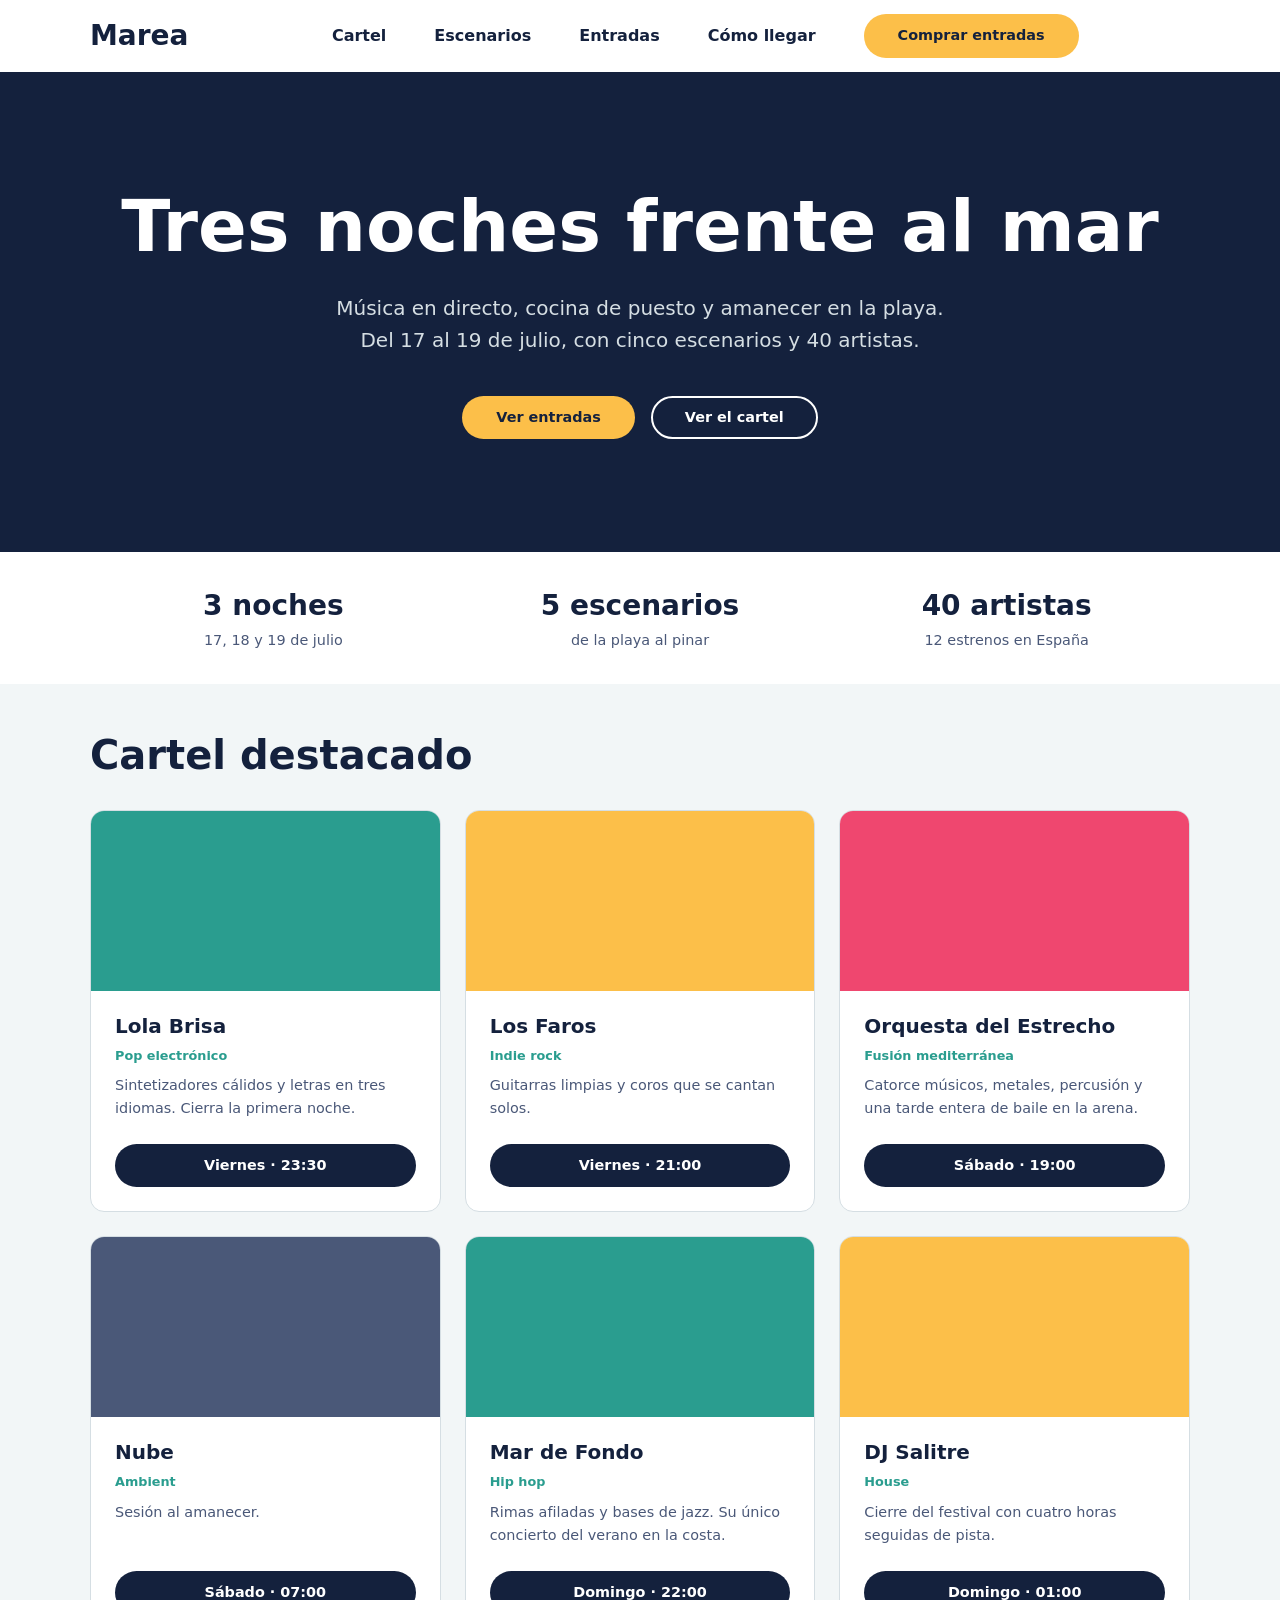
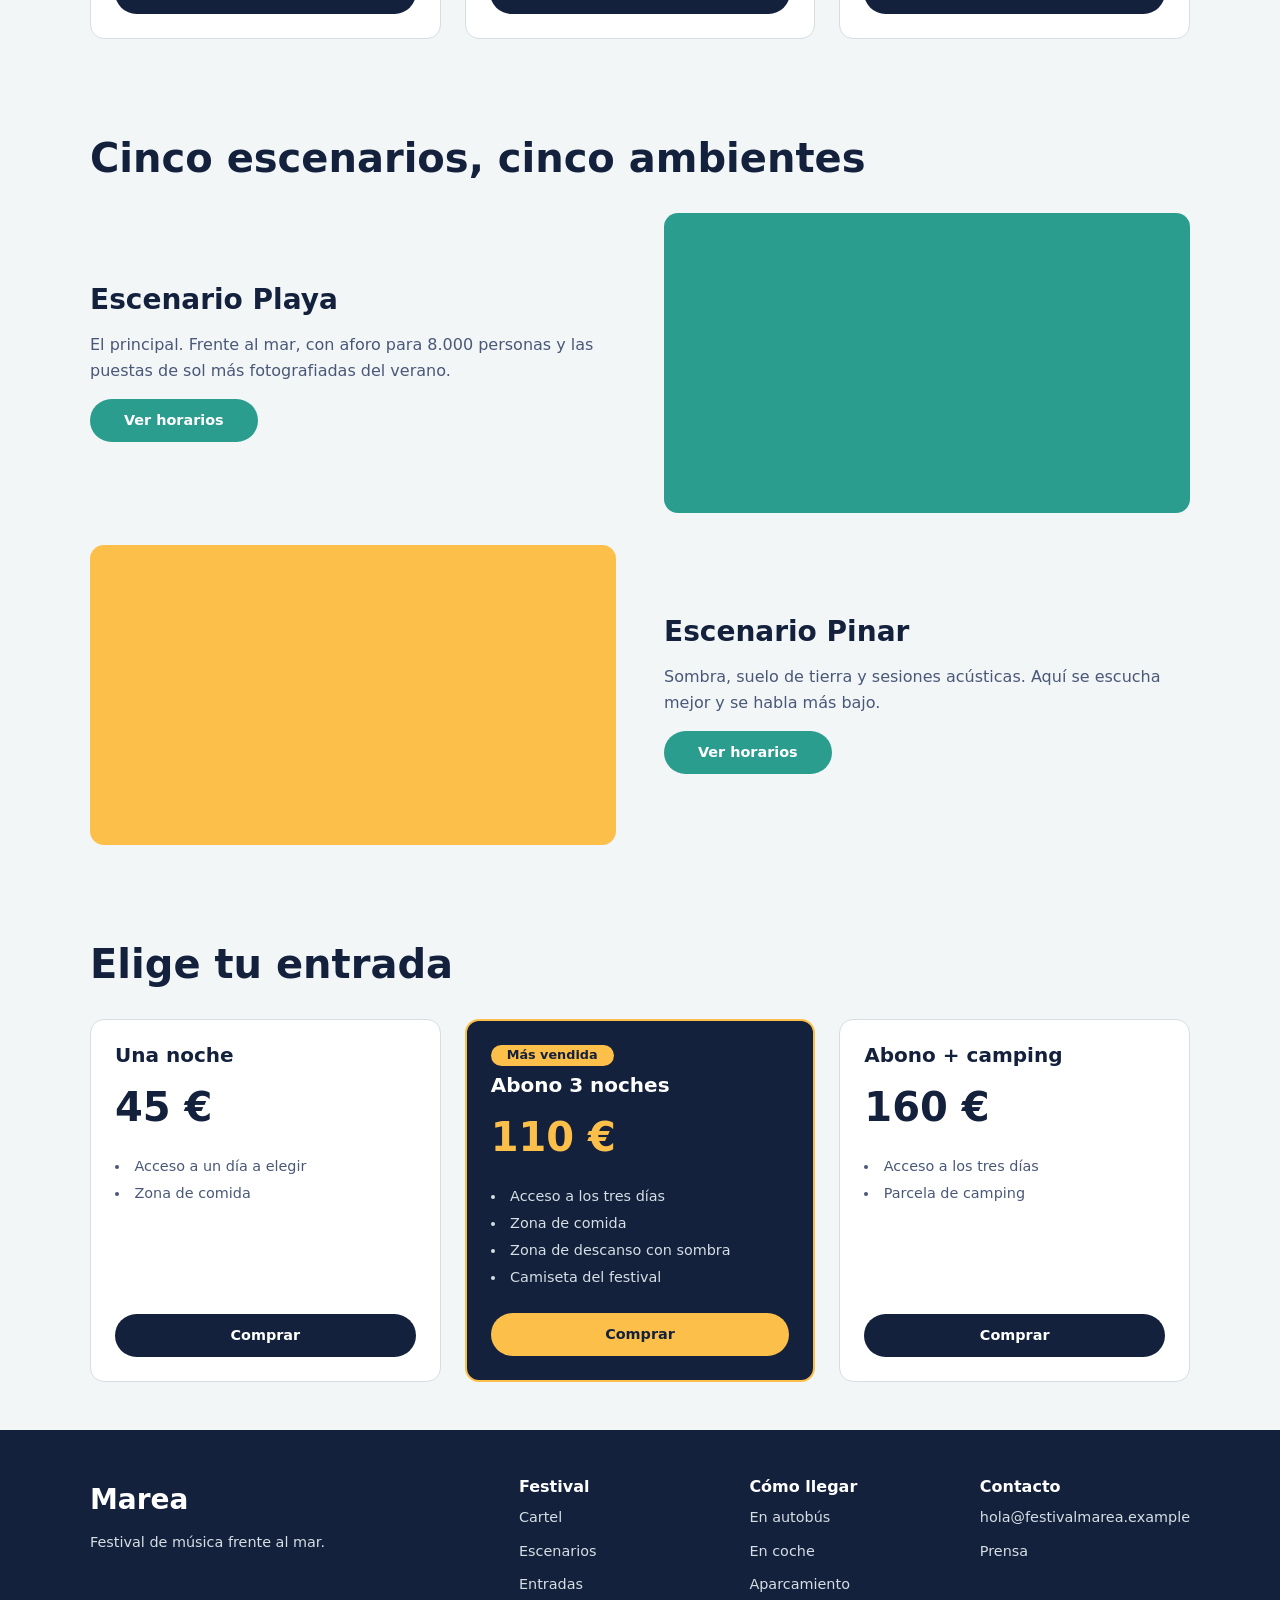
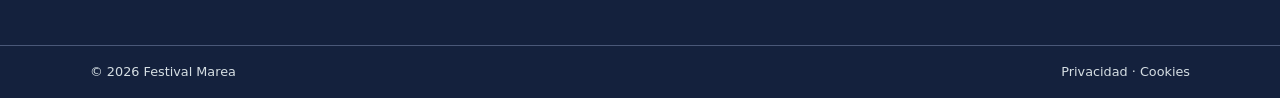
==== Practica 1 la web del Festival Marea con Flexbox y Grid/index.html @ 262cc6b6 "Add files via upload" ====
<!DOCTYPE html>
<html lang="es">
<head>
  <meta charset="UTF-8">
  <meta name="viewport" content="width=device-width, initial-scale=1">
  <title>Festival Marea · Layout con Flexbox y Grid</title>

  <!-- 1º las variables y el reset, 2º vuestros estilos -->
  <link rel="stylesheet" href="variables.css">
  <link rel="stylesheet" href="estilos.css">
</head>
<body>

  <!-- ============ 1. CABECERA ============ -->
  <header class="cabecera">
    <div class="contenedor cabecera__interior">
      <a href="#" class="logo">Marea</a>

      <nav class="menu" aria-label="Principal">
        <ul class="menu__lista">
          <li><a href="#cartel" class="menu__enlace">Cartel</a></li>
          <li><a href="#escenarios" class="menu__enlace">Escenarios</a></li>
          <li><a href="#entradas" class="menu__enlace">Entradas</a></li>
          <li><a href="#info" class="menu__enlace">Cómo llegar</a></li>
          <li><a href="#entradas" class="boton boton--sol">Comprar entradas</a></li>
        </ul>
      </nav>

      
    </div>
  </header>

  <main>

    <!-- ============ 2. HERO ============ -->
    <section class="hero">
      <div class="contenedor hero__interior">
        <h1 class="hero__titulo">Tres noches frente al mar</h1>
        <p class="hero__texto">
          Música en directo, cocina de puesto y amanecer en la playa.
          Del 17 al 19 de julio, con cinco escenarios y 40 artistas.
        </p>
        <div class="hero__acciones">
          <a href="#entradas" class="boton boton--sol">Ver entradas</a>
          <a href="#cartel" class="boton boton--borde">Ver el cartel</a>
        </div>
      </div>
    </section>

    <!-- ============ 3. DATOS CLAVE ============ -->
    <section class="datos">
      <div class="contenedor">
        <ul class="datos__lista">
          <li class="dato">
            <strong class="dato__valor">3 noches</strong>
            <span class="dato__etiqueta">17, 18 y 19 de julio</span>
          </li>
          <li class="dato">
            <strong class="dato__valor">5 escenarios</strong>
            <span class="dato__etiqueta">de la playa al pinar</span>
          </li>
          <li class="dato">
            <strong class="dato__valor">40 artistas</strong>
            <span class="dato__etiqueta">12 estrenos en España</span>
          </li>
        </ul>
      </div>
    </section>

    <!-- ============ 4. CARTEL (tarjetas) ============ -->
    <section class="cartel" id="cartel">
      <div class="contenedor">
        <h2 class="seccion__titulo">Cartel destacado</h2>

        <div class="cartel__rejilla">

          <article class="tarjeta">
            <div class="tarjeta__imagen" aria-hidden="true"></div>
            <div class="tarjeta__cuerpo">
              <h3 class="tarjeta__titulo">Lola Brisa</h3>
              <p class="tarjeta__estilo">Pop electrónico</p>
              <p class="tarjeta__texto">
                Sintetizadores cálidos y letras en tres idiomas. Cierra la primera noche.
              </p>
              <a href="#" class="boton boton--oscuro tarjeta__boton">Viernes · 23:30</a>
            </div>
          </article>

          <article class="tarjeta">
            <div class="tarjeta__imagen" aria-hidden="true"></div>
            <div class="tarjeta__cuerpo">
              <h3 class="tarjeta__titulo">Los Faros</h3>
              <p class="tarjeta__estilo">Indie rock</p>
              <p class="tarjeta__texto">
                Guitarras limpias y coros que se cantan solos.
              </p>
              <a href="#" class="boton boton--oscuro tarjeta__boton">Viernes · 21:00</a>
            </div>
          </article>

          <article class="tarjeta">
            <div class="tarjeta__imagen" aria-hidden="true"></div>
            <div class="tarjeta__cuerpo">
              <h3 class="tarjeta__titulo">Orquesta del Estrecho</h3>
              <p class="tarjeta__estilo">Fusión mediterránea</p>
              <p class="tarjeta__texto">
                Catorce músicos, metales, percusión y una tarde entera de baile en la arena.
              </p>
              <a href="#" class="boton boton--oscuro tarjeta__boton">Sábado · 19:00</a>
            </div>
          </article>

          <article class="tarjeta">
            <div class="tarjeta__imagen" aria-hidden="true"></div>
            <div class="tarjeta__cuerpo">
              <h3 class="tarjeta__titulo">Nube</h3>
              <p class="tarjeta__estilo">Ambient</p>
              <p class="tarjeta__texto">
                Sesión al amanecer.
              </p>
              <a href="#" class="boton boton--oscuro tarjeta__boton">Sábado · 07:00</a>
            </div>
          </article>

          <article class="tarjeta">
            <div class="tarjeta__imagen" aria-hidden="true"></div>
            <div class="tarjeta__cuerpo">
              <h3 class="tarjeta__titulo">Mar de Fondo</h3>
              <p class="tarjeta__estilo">Hip hop</p>
              <p class="tarjeta__texto">
                Rimas afiladas y bases de jazz. Su único concierto del verano en la costa.
              </p>
              <a href="#" class="boton boton--oscuro tarjeta__boton">Domingo · 22:00</a>
            </div>
          </article>

          <article class="tarjeta">
            <div class="tarjeta__imagen" aria-hidden="true"></div>
            <div class="tarjeta__cuerpo">
              <h3 class="tarjeta__titulo">DJ Salitre</h3>
              <p class="tarjeta__estilo">House</p>
              <p class="tarjeta__texto">
                Cierre del festival con cuatro horas seguidas de pista.
              </p>
              <a href="#" class="boton boton--oscuro tarjeta__boton">Domingo · 01:00</a>
            </div>
          </article>

        </div>
      </div>
    </section>

    <!-- ============ 5. ESCENARIOS (bloques alternos) ============ -->
    <section class="escenarios" id="escenarios">
      <div class="contenedor">
        <h2 class="seccion__titulo">Cinco escenarios, cinco ambientes</h2>

        <div class="bloque">
          <div class="bloque__texto">
            <h3 class="bloque__titulo">Escenario Playa</h3>
            <p>
              El principal. Frente al mar, con aforo para 8.000 personas y
              las puestas de sol más fotografiadas del verano.
            </p>
            <a href="#" class="boton boton--ola">Ver horarios</a>
          </div>
          <div class="bloque__visual bloque__visual--playa" aria-hidden="true"></div>
        </div>

        <div class="bloque bloque--inverso">
          <div class="bloque__texto">
            <h3 class="bloque__titulo">Escenario Pinar</h3>
            <p>
              Sombra, suelo de tierra y sesiones acústicas. Aquí se escucha
              mejor y se habla más bajo.
            </p>
            <a href="#" class="boton boton--ola">Ver horarios</a>
          </div>
          <div class="bloque__visual bloque__visual--pinar" aria-hidden="true"></div>
        </div>
      </div>
    </section>

    <!-- ============ 6. ENTRADAS (planes) ============ -->
    <section class="entradas" id="entradas">
      <div class="contenedor">
        <h2 class="seccion__titulo">Elige tu entrada</h2>

        <div class="planes">

          <article class="plan">
            <h3 class="plan__nombre">Una noche</h3>
            <p class="plan__precio">45 €</p>
            <ul class="plan__lista">
              <li>Acceso a un día a elegir</li>
              <li>Zona de comida</li>
            </ul>
            <a href="#" class="boton boton--oscuro plan__boton">Comprar</a>
          </article>

          <article class="plan plan--destacado">
            <p class="plan__etiqueta">Más vendida</p>
            <h3 class="plan__nombre">Abono 3 noches</h3>
            <p class="plan__precio">110 €</p>
            <ul class="plan__lista">
              <li>Acceso a los tres días</li>
              <li>Zona de comida</li>
              <li>Zona de descanso con sombra</li>
              <li>Camiseta del festival</li>
            </ul>
            <a href="#" class="boton boton--sol plan__boton">Comprar</a>
          </article>

          <article class="plan">
            <h3 class="plan__nombre">Abono + camping</h3>
            <p class="plan__precio">160 €</p>
            <ul class="plan__lista">
              <li>Acceso a los tres días</li>
              <li>Parcela de camping</li>
            </ul>
            <a href="#" class="boton boton--oscuro plan__boton">Comprar</a>
          </article>

        </div>
      </div>
    </section>

  </main>

  <!-- ============ 7. PIE DE PÁGINA ============ -->
  <footer class="pie" id="info">
    <div class="contenedor pie__interior">

      <div class="pie__columna pie__columna--marca">
        <a href="#" class="logo">Marea</a>
        <p>Festival de música frente al mar.</p>
      </div>

      <div class="pie__columna">
        <h3 class="pie__titulo">Festival</h3>
        <ul class="pie__lista">
          <li><a href="#cartel">Cartel</a></li>
          <li><a href="#escenarios">Escenarios</a></li>
          <li><a href="#entradas">Entradas</a></li>
        </ul>
      </div>

      <div class="pie__columna">
        <h3 class="pie__titulo">Cómo llegar</h3>
        <ul class="pie__lista">
          <li><a href="#">En autobús</a></li>
          <li><a href="#">En coche</a></li>
          <li><a href="#">Aparcamiento</a></li>
        </ul>
      </div>

      <div class="pie__columna">
        <h3 class="pie__titulo">Contacto</h3>
        <ul class="pie__lista">
          <li><a href="#">hola@festivalmarea.example</a></li>
          <li><a href="#">Prensa</a></li>
        </ul>
      </div>

    </div>

    <div class="pie__legal">
      <div class="contenedor pie__legal-interior">
        <p>© 2026 Festival Marea</p>
        <p><a href="#">Privacidad</a> · <a href="#">Cookies</a></p>
      </div>
    </div>
  </footer>

</body>
</html>
---- Practica 1 la web del Festival Marea con Flexbox y Grid/variables.css ----
/* =========================================================
   variables.css  ·  Festival Marea
   Tokens de diseño + reset mínimo.
   NO es necesario modificar este archivo: úsalo con var(--nombre)
   ========================================================= */

:root {
  /* ---------- Color ---------- */
  --color-fondo: #f2f6f7; /* fondo de página */
  --color-superficie: #ffffff; /* tarjetas, cajas */
  --color-tinta: #14213d; /* texto principal y fondos oscuros */
  --color-tinta-suave: #4a5878; /* texto secundario */
  --color-sol: #fcbf49; /* acento principal (botones, destacados) */
  --color-ola: #2a9d8f; /* acento secundario */
  --color-coral: #ef476f; /* acento de alerta / oferta */
  --color-borde: #d5dee3;
  --estado-destacado-hover:#CF2E57;
  --alto-hero: 30rem;
  --alto-imagen-tarjeta: 11.25rem;
  --alto-bloque: 18.75rem;
  --ancho-texto: 40rem;
  --sol-hover: color-mix(in srgb, var(--color-sol) 80%, var(--color-tinta));
  --ola-hover: color-mix(in srgb, var(--color-ola) 75%, var(--color-tinta));
  --oscuro-hover: var(--color-tinta-suave);


  /* ---------- Tipografía ---------- */
  --fuente-titulo: "Trebuchet MS", "Segoe UI", system-ui, sans-serif;
  --fuente-texto: system-ui, -apple-system, "Segoe UI", Roboto, sans-serif;

  --texto-xs: 0.8rem;
  --texto-s: 0.9rem;
  --texto-m: 1rem;
  --texto-l: 1.25rem;
  --texto-xl: 1.75rem;
  --texto-2xl: 2.5rem;
  --texto-3xl: clamp(2.5rem, 7vw, 4.5rem); /* título del hero */

  --peso-normal: 400;
  --peso-fuerte: 700;
  --peso-negro: 800;

  /* ---------- Espaciado (escala de 8px) ---------- */
  --espacio-1: 0.25rem;
  --espacio-2: 0.5rem;
  --espacio-3: 1rem;
  --espacio-4: 1.5rem;
  --espacio-5: 2rem;
  --espacio-6: 3rem;
  --espacio-7: 4.5rem;
  --espacio-8: 6rem;

  /* ---------- Forma ---------- */
  --radio-s: 6px;
  --radio-m: 14px;
  --radio-pildora: 999px;

  --sombra-suave: 0 2px 8px rgba(20, 33, 61, 0.08);
  --sombra-fuerte: 0 12px 32px rgba(20, 33, 61, 0.18);

  /* ---------- Layout ---------- */
  --ancho-contenedor: 1100px;
  --alto-cabecera: 72px;

  /* ---------- Movimiento ---------- */
  --transicion: 180ms ease;
}

/* Nota: las variables CSS NO funcionan dentro de @media (...).
   Puntos de ruptura de la práctica:
     móvil   → hasta 639px
     tablet  → desde 640px
     escritorio → desde 960px                                   */

/* ---------- Reset mínimo ---------- */
*,
*::before,
*::after {
  box-sizing: border-box;
  margin: 0;
  padding: 0;
}

html {
  font-size: 100%;
}

body {
  font-family: var(--fuente-texto);
  font-size: var(--texto-m);
  line-height: 1.6;
  color: var(--color-tinta);
  background: var(--color-fondo);
}

img {
  max-width: 100%;
  display: block;
}

ul {
  list-style: none;
}

a {
  color: inherit;
  text-decoration: none;
}

h1,
h2,
h3 {
  font-family: var(--fuente-titulo);
  line-height: 1.15;
}

button {
  font: inherit;
  cursor: pointer;
  border: 0;
}

:focus-visible {
  outline: 3px solid var(--color-ola);
  outline-offset: 2px;
}
---- Practica 1 la web del Festival Marea con Flexbox y Grid/estilos.css ----
body {
  display: flex;
  flex-direction: column;
  min-height: 100vh;
}
 
main {
  flex: 1;
}
 
.contenedor {
  max-width: var(--ancho-contenedor);
  margin: 0 auto;
}

/* MENU */
.menu {
  flex: 1;
}
 
.menu__lista {
  display: flex;
  align-items: center;
  justify-content: center;
  gap: var(--espacio-6);
}
 
.menu__enlace {
  font-weight: var(--peso-fuerte);
  transition: color var(--transicion);
}
.menu__enlace:hover {
  color: var(--estado-destacado-hover);
}

.logo{
    font-size: var(--texto-xl);
    font-weight: var(--peso-fuerte);
}

/* CABECERA */

.cabecera{
background-color: var(--color-superficie);

}
.cabecera__interior {
  display: flex;
  align-items: center;
  justify-content: space-between;
  gap: var(--espacio-5);
  height: var(--alto-cabecera);
}
 
.logo {
  font-family: var(--fuente-titulo);
  font-size: var(--texto-xl);
  font-weight: var(--peso-negro);
}

 
/* BOTONES */
.boton {
  display: inline-flex;
  align-items: center;
  justify-content: center;
  padding: var(--espacio-2) var(--espacio-5);
  border: 2px solid transparent;
  border-radius: var(--radio-pildora);
  font-size: var(--texto-s);
  font-weight: var(--peso-fuerte);
}
 
.boton--sol {
  background: var(--color-sol);
  color: var(--color-tinta);
}
.boton--sol:hover {
  background: var(--sol-hover);
}
 
.boton--oscuro {
  background: var(--color-tinta);
  color: var(--color-superficie);
}
.boton--oscuro:hover {
  background: var(--oscuro-hover);
}
 
.boton--ola {
  background: var(--color-ola);
  color: var(--color-superficie);
}
.boton--ola:hover {
  background: var(--ola-hover);
}
 
.boton--borde {
  border-color: var(--color-superficie);
  color: var(--color-superficie);
}
.boton--borde:hover {
  background: var(--color-superficie);
  color: var(--color-tinta);
}

.seccion__titulo {
  font-size: var(--texto-2xl);
  font-weight: var(--peso-negro);
  margin-bottom: var(--espacio-5);
}
/* HERO */
.hero {
  background: var(--color-tinta);
  color: var(--color-superficie);
}
 
.hero__interior {
  display: flex;
  flex-direction: column;
  align-items: center;
  justify-content: center;
  gap: var(--espacio-4);
  min-height: var(--alto-hero);
  text-align: center;
}
 
.hero__titulo {
  font-size: var(--texto-3xl);
  font-weight: var(--peso-negro);
}
 
.hero__texto {
  max-width: var(--ancho-texto);
  font-size: var(--texto-l);
  color: var(--color-borde);
}
 
.hero__acciones {
  display: flex;
  gap: var(--espacio-3);
  margin-top: var(--espacio-3);
}

 /* DATOS */
 .datos {
  background: var(--color-superficie);
  padding: var(--espacio-5) 0;
}
 
.datos__lista {
  display: grid;
  grid-template-columns: repeat(3, 1fr);
}
 
.dato {
  display: flex;
  flex-direction: column;
  align-items: center;
  text-align: center;
}
 
.dato__valor {
  font-family: var(--fuente-titulo);
  font-size: var(--texto-xl);
  font-weight: var(--peso-negro);
}
 
.dato__etiqueta {
  font-size: var(--texto-s);
  color: var(--color-tinta-suave);
}


/* CARTEL */
.cartel,
.escenarios,
.entradas {
  padding: var(--espacio-6) 0;
}

.cartel,
.escenarios,
.entradas {
  padding: var(--espacio-6) 0;
}
 
.cartel__rejilla {
  display: grid;
  grid-template-columns: repeat(3, 1fr);
  gap: var(--espacio-4);
}
 
.tarjeta {
  display: flex;
  flex-direction: column;
  overflow: hidden;
  background: var(--color-superficie);
  border: 1px solid var(--color-borde);
  border-radius: var(--radio-m);
  transition: box-shadow var(--transicion), border-color var(--transicion);
}
.tarjeta:hover,
.tarjeta:focus-within {
  border-color: var(--color-ola);
  box-shadow: var(--sombra-fuerte);
}
 
.tarjeta__imagen {
  height: var(--alto-imagen-tarjeta);
  background: var(--color-ola);
}

.tarjeta:nth-child(4n + 2) .tarjeta__imagen { background: var(--color-sol); }
.tarjeta:nth-child(4n + 3) .tarjeta__imagen { background: var(--color-coral); }
.tarjeta:nth-child(4n)     .tarjeta__imagen { background: var(--color-tinta-suave); }
 
.tarjeta__cuerpo {
  flex: 1;
  display: flex;
  flex-direction: column;
  gap: var(--espacio-2);
  padding: var(--espacio-4);
}
 
.tarjeta__titulo {
  font-size: var(--texto-l);
}
 
.tarjeta__estilo {
  font-size: var(--texto-xs);
  font-weight: var(--peso-fuerte);
  color: var(--color-ola);
}
 
.tarjeta__texto {
  margin-bottom: var(--espacio-3);
  font-size: var(--texto-s);
  color: var(--color-tinta-suave);
}
 
.tarjeta__boton {
  margin-top: auto;
}
 
/* ESCENARIOS */
.bloque {
  display: grid;
  grid-template-columns: 1fr 1fr;
  gap: var(--espacio-6);
}
.bloque + .bloque {
  margin-top: var(--espacio-5);
}
 
.bloque__texto {
  display: flex;
  flex-direction: column;
  align-items: flex-start;
  justify-content: center;
  gap: var(--espacio-3);
}
 
.bloque__titulo {
  font-size: var(--texto-xl);
}
 
.bloque__texto p {
  color: var(--color-tinta-suave);
}
 
.bloque__visual {
  min-height: var(--alto-bloque);
  border-radius: var(--radio-m);
}
.bloque__visual--playa { background: var(--color-ola); }
.bloque__visual--pinar { background: var(--color-sol); }
 
.bloque--inverso .bloque__visual {
  order: -1;
}
 
/* ENTRADAS */
.planes {
  display: grid;
  grid-template-columns: repeat(3, 1fr);
  gap: var(--espacio-4);
}
 
.plan {
  display: flex;
  flex-direction: column;
  padding: var(--espacio-4);
  background: var(--color-superficie);
  border: 1px solid var(--color-borde);
  border-radius: var(--radio-m);
  transition: box-shadow var(--transicion);
}
.plan:hover {
  box-shadow: var(--sombra-fuerte);
}
 
.plan__nombre {
  font-size: var(--texto-l);
}
 
.plan__precio {
  margin: var(--espacio-2) 0 var(--espacio-3);
  font-family: var(--fuente-titulo);
  font-size: var(--texto-2xl);
  font-weight: var(--peso-negro);
}
 
.plan__lista {
  flex: 1;
  display: flex;
  flex-direction: column;
  gap: var(--espacio-1);
  margin-bottom: var(--espacio-4);
  font-size: var(--texto-s);
  color: var(--color-tinta-suave);
}
.plan__lista li {
  list-style: disc inside;
}
 
.plan--destacado {
  background: var(--color-tinta);
  border: 2px solid var(--color-sol);
  color: var(--color-superficie);
}
.plan--destacado .plan__precio {
  color: var(--color-sol);
}
.plan--destacado .plan__lista {
  color: var(--color-borde);
}
 
.plan__etiqueta {
  align-self: flex-start;
  margin-bottom: var(--espacio-2);
  padding: 0 var(--espacio-3);
  background: var(--color-sol);
  border-radius: var(--radio-pildora);
  font-size: var(--texto-xs);
  font-weight: var(--peso-fuerte);
  color: var(--color-tinta);
}
 
/* PIE */
.pie {
  background: var(--color-tinta);
  color: var(--color-superficie);
}
 
.pie__interior {
  display: grid;
  grid-template-columns: 2fr 1fr 1fr 1fr;
  gap: var(--espacio-5);
  padding: var(--espacio-6) 0;
}
 
.pie__columna {
  display: flex;
  flex-direction: column;
  gap: var(--espacio-2);
}
 
.pie__columna p,
.pie__lista a {
  font-size: var(--texto-s);
  color: var(--color-borde);
}
 
.pie__titulo {
  font-size: var(--texto-m);
}
 
.pie__lista {
  display: flex;
  flex-direction: column;
  gap: var(--espacio-2);
}
.pie__lista a:hover,
.pie__legal a:hover {
  color: var(--color-sol);
}
 
.pie__legal {
  border-top: 1px solid var(--color-tinta-suave);
}
 
.pie__legal-interior {
  display: flex;
  justify-content: space-between;
  align-items: center;
  padding: var(--espacio-3) 0;
  font-size: var(--texto-xs);
  color: var(--color-borde);
}
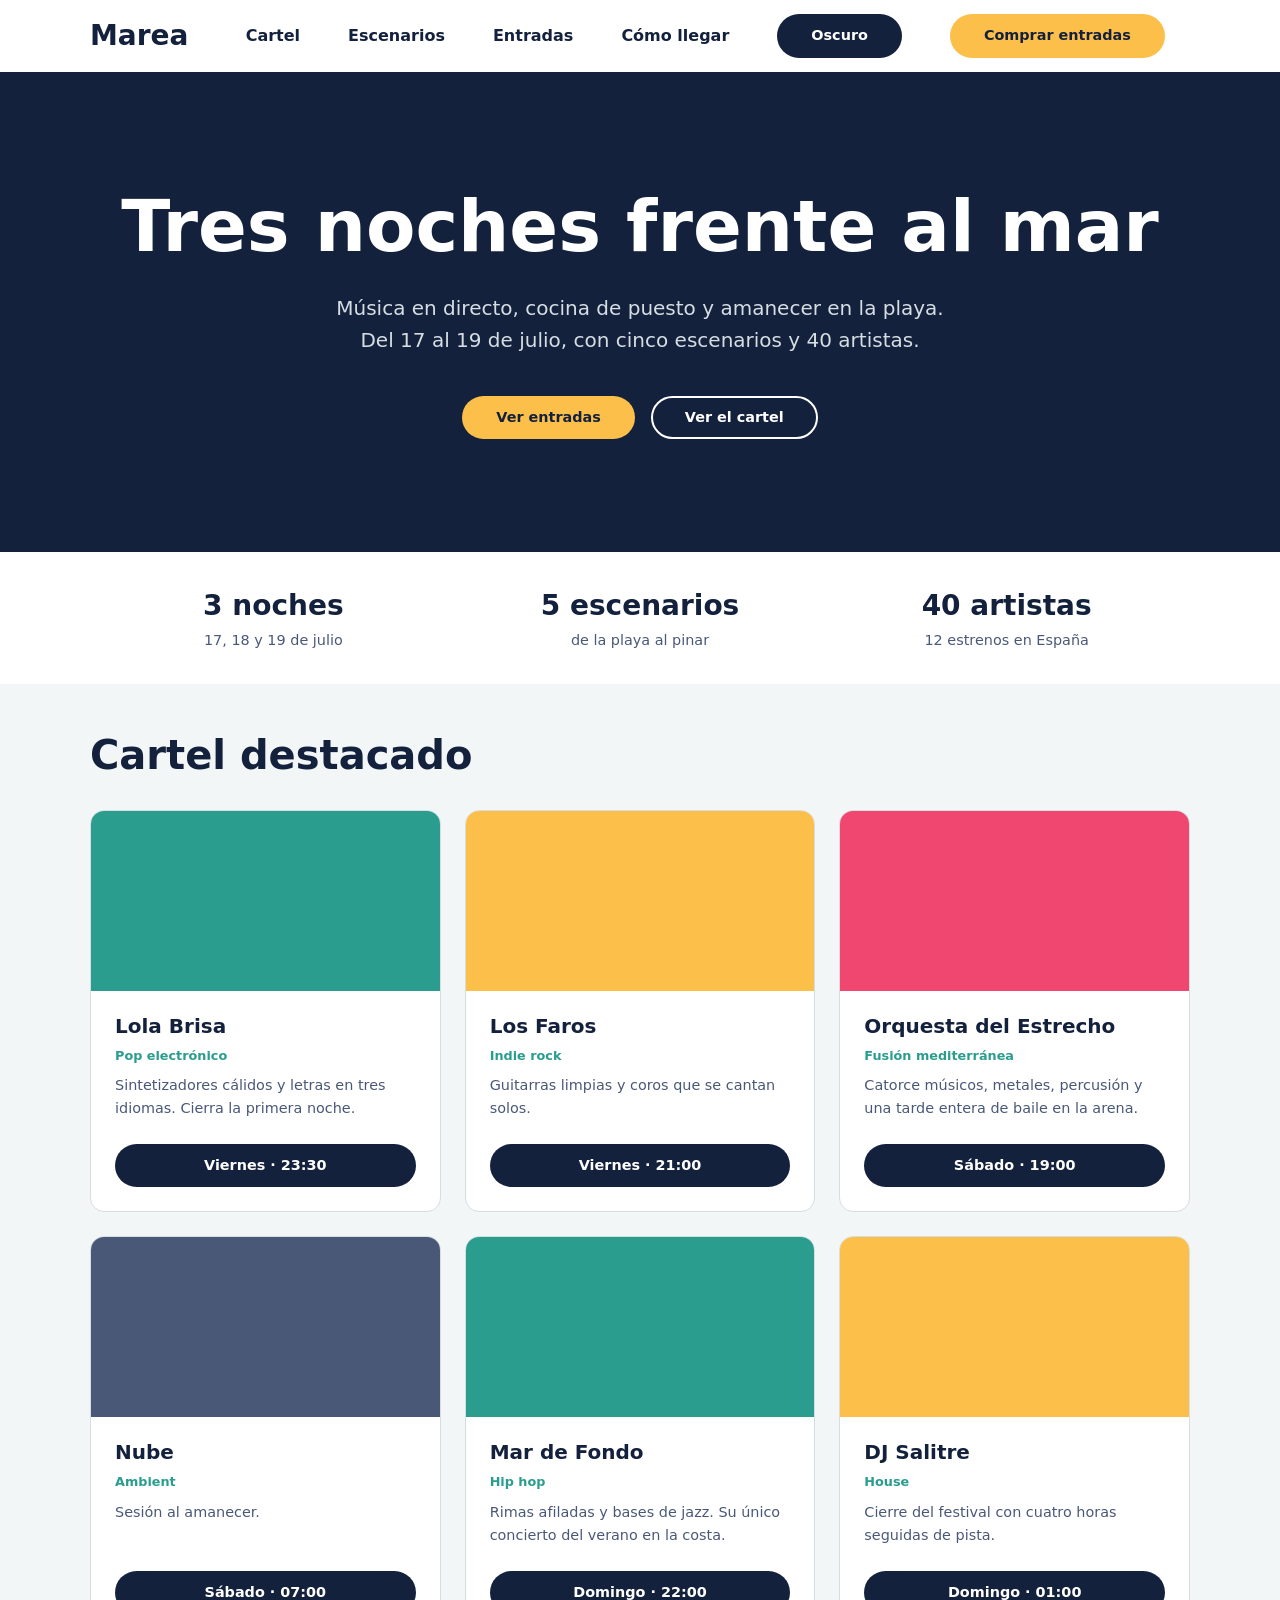
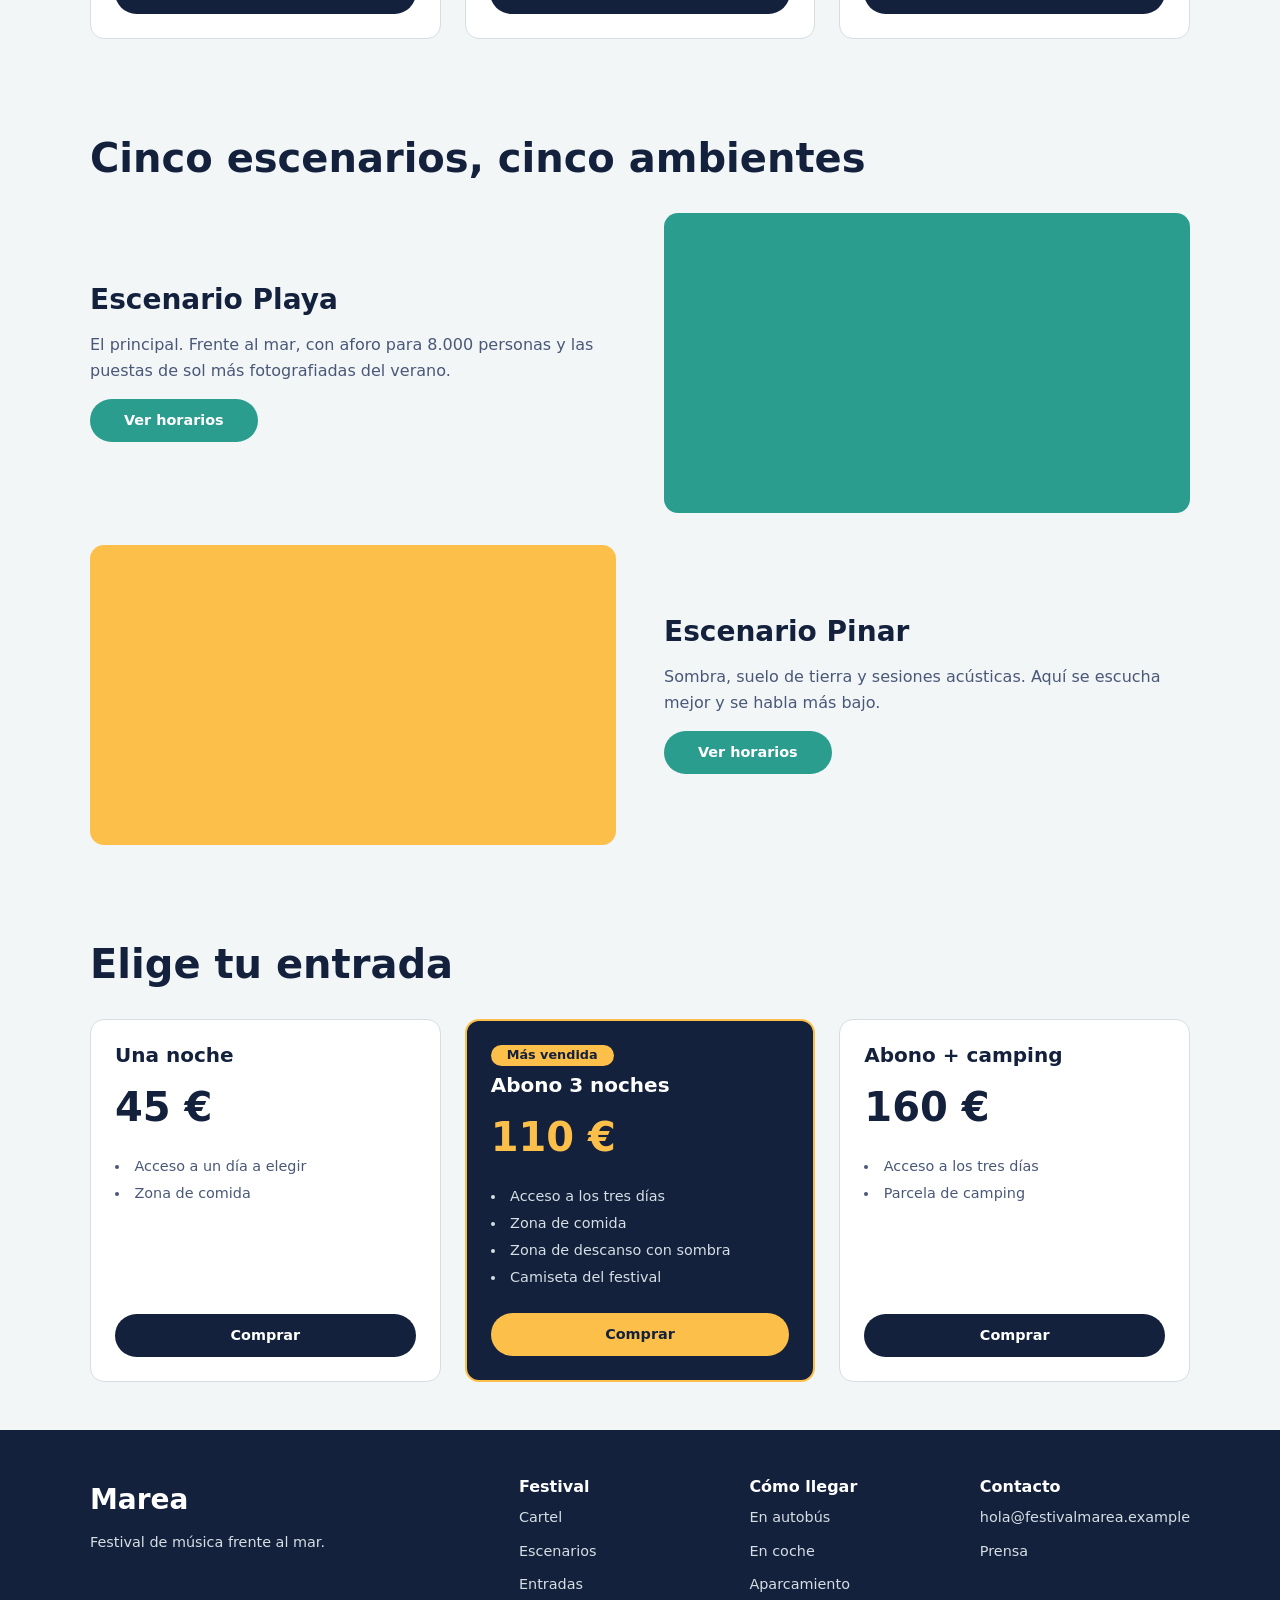
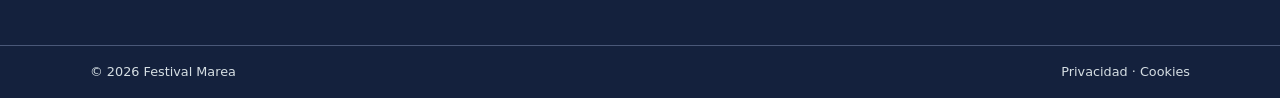
==== commit d8232ead: "Add files via upload" ====
--- a/Practica 1 la web del Festival Marea con Flexbox y Grid/index.html
+++ b/Practica 1 la web del Festival Marea con Flexbox y Grid/index.html
@@ -22,6 +22,7 @@
           <li><a href="#escenarios" class="menu__enlace">Escenarios</a></li>
           <li><a href="#entradas" class="menu__enlace">Entradas</a></li>
           <li><a href="#info" class="menu__enlace">Cómo llegar</a></li>
+          <li><button id="tema" class="boton boton--oscuro" type="button" aria-pressed="false">Oscuro</button></li>
           <li><a href="#entradas" class="boton boton--sol">Comprar entradas</a></li>
         </ul>
       </nav>
@@ -271,6 +272,6 @@
       </div>
     </div>
   </footer>
-
+ <script src="tema.js"></script>
 </body>
 </html>
--- a/Practica 1 la web del Festival Marea con Flexbox y Grid/variables.css
+++ b/Practica 1 la web del Festival Marea con Flexbox y Grid/variables.css
@@ -3,7 +3,7 @@
    Tokens de diseño + reset mínimo.
    NO es necesario modificar este archivo: úsalo con var(--nombre)
    ========================================================= */
-
+ 
 :root {
   /* ---------- Color ---------- */
   --color-fondo: #f2f6f7; /* fondo de página */
@@ -22,12 +22,19 @@
   --sol-hover: color-mix(in srgb, var(--color-sol) 80%, var(--color-tinta));
   --ola-hover: color-mix(in srgb, var(--color-ola) 75%, var(--color-tinta));
   --oscuro-hover: var(--color-tinta-suave);
-
-
+ 
+  /* Zonas que son oscuras en AMBOS temas (hero, pie, botones oscuros...) */
+  --bloque-oscuro: #14213d;
+  --texto-sobre-oscuro: #ffffff;
+  --texto-sobre-oscuro-suave: #d5dee3;
+  --linea-sobre-oscuro: #4a5878;
+  --hero-fondo: var(--bloque-oscuro);
+ 
+ 
   /* ---------- Tipografía ---------- */
   --fuente-titulo: "Trebuchet MS", "Segoe UI", system-ui, sans-serif;
   --fuente-texto: system-ui, -apple-system, "Segoe UI", Roboto, sans-serif;
-
+ 
   --texto-xs: 0.8rem;
   --texto-s: 0.9rem;
   --texto-m: 1rem;
@@ -35,11 +42,11 @@
   --texto-xl: 1.75rem;
   --texto-2xl: 2.5rem;
   --texto-3xl: clamp(2.5rem, 7vw, 4.5rem); /* título del hero */
-
+ 
   --peso-normal: 400;
   --peso-fuerte: 700;
   --peso-negro: 800;
-
+ 
   /* ---------- Espaciado (escala de 8px) ---------- */
   --espacio-1: 0.25rem;
   --espacio-2: 0.5rem;
@@ -49,28 +56,37 @@
   --espacio-6: 3rem;
   --espacio-7: 4.5rem;
   --espacio-8: 6rem;
-
+ 
   /* ---------- Forma ---------- */
   --radio-s: 6px;
   --radio-m: 14px;
   --radio-pildora: 999px;
-
+ 
   --sombra-suave: 0 2px 8px rgba(20, 33, 61, 0.08);
   --sombra-fuerte: 0 12px 32px rgba(20, 33, 61, 0.18);
-
+ 
   /* ---------- Layout ---------- */
   --ancho-contenedor: 1100px;
   --alto-cabecera: 72px;
-
+ 
   /* ---------- Movimiento ---------- */
   --transicion: 180ms ease;
 }
-
-/* Nota: las variables CSS NO funcionan dentro de @media (...).
-   Puntos de ruptura de la práctica:
-     móvil   → hasta 639px
-     tablet  → desde 640px
-     escritorio → desde 960px                                   */
+ 
+/* ---------- Tema oscuro (se activa con data-theme="dark" en <html>) ---------- */
+:root[data-theme="dark"] {
+  --color-fondo: #0b1220;
+  --color-superficie: #16213a;
+  --color-tinta: #f2f6f7;
+  --color-tinta-suave: #a9b6d0;
+  --color-borde: #2c3a5c;
+  --sol-hover: color-mix(in srgb, var(--color-sol) 80%, #000);
+  --ola-hover: color-mix(in srgb, var(--color-ola) 75%, #000);
+  --oscuro-hover: #4a5878;
+  --sombra-fuerte: 0 12px 32px rgba(0, 0, 0, 0.5);
+  --hero-fondo: #1f3566;
+}
+ 
 
 /* ---------- Reset mínimo ---------- */
 *,
@@ -80,11 +96,11 @@
   margin: 0;
   padding: 0;
 }
-
+ 
 html {
   font-size: 100%;
 }
-
+ 
 body {
   font-family: var(--fuente-texto);
   font-size: var(--texto-m);
@@ -92,35 +108,37 @@
   color: var(--color-tinta);
   background: var(--color-fondo);
 }
-
+ 
 img {
   max-width: 100%;
   display: block;
 }
-
+ 
 ul {
   list-style: none;
 }
-
+ 
 a {
   color: inherit;
   text-decoration: none;
 }
-
+ 
 h1,
 h2,
 h3 {
   font-family: var(--fuente-titulo);
   line-height: 1.15;
 }
-
+ 
 button {
   font: inherit;
   cursor: pointer;
   border: 0;
 }
-
+ 
 :focus-visible {
   outline: 3px solid var(--color-ola);
   outline-offset: 2px;
 }
+ 
+ 
--- a/Practica 1 la web del Festival Marea con Flexbox y Grid/estilos.css
+++ b/Practica 1 la web del Festival Marea con Flexbox y Grid/estilos.css
@@ -73,15 +73,15 @@
  
 .boton--sol {
   background: var(--color-sol);
-  color: var(--color-tinta);
+  color: var(--bloque-oscuro);
 }
 .boton--sol:hover {
   background: var(--sol-hover);
 }
  
 .boton--oscuro {
-  background: var(--color-tinta);
-  color: var(--color-superficie);
+  background: var(--bloque-oscuro);
+  color: var(--texto-sobre-oscuro);
 }
 .boton--oscuro:hover {
   background: var(--oscuro-hover);
@@ -89,19 +89,19 @@
  
 .boton--ola {
   background: var(--color-ola);
-  color: var(--color-superficie);
+  color: var(--texto-sobre-oscuro);
 }
 .boton--ola:hover {
   background: var(--ola-hover);
 }
  
 .boton--borde {
-  border-color: var(--color-superficie);
-  color: var(--color-superficie);
+  border-color: var(--texto-sobre-oscuro);
+  color: var(--texto-sobre-oscuro);
 }
 .boton--borde:hover {
-  background: var(--color-superficie);
-  color: var(--color-tinta);
+  background: var(--texto-sobre-oscuro);
+  color: var(--bloque-oscuro);
 }
 
 .seccion__titulo {
@@ -111,8 +111,8 @@
 }
 /* HERO */
 .hero {
-  background: var(--color-tinta);
-  color: var(--color-superficie);
+  background: var(--hero-fondo);
+  color: var(--texto-sobre-oscuro);
 }
  
 .hero__interior {
@@ -133,7 +133,7 @@
 .hero__texto {
   max-width: var(--ancho-texto);
   font-size: var(--texto-l);
-  color: var(--color-borde);
+  color: var(--texto-sobre-oscuro-suave);
 }
  
 .hero__acciones {
@@ -211,10 +211,15 @@
   background: var(--color-ola);
 }
 
-.tarjeta:nth-child(4n + 2) .tarjeta__imagen { background: var(--color-sol); }
-.tarjeta:nth-child(4n + 3) .tarjeta__imagen { background: var(--color-coral); }
-.tarjeta:nth-child(4n)     .tarjeta__imagen { background: var(--color-tinta-suave); }
- 
+.tarjeta__imagen {
+  height: var(--alto-imagen-tarjeta);
+  background: var(--fondo-imagen, var(--color-ola)); 
+}
+
+.tarjeta:nth-child(4n + 2) { --fondo-imagen: var(--color-sol); }
+.tarjeta:nth-child(4n + 3) { --fondo-imagen: var(--color-coral); }
+.tarjeta:nth-child(4n)     { --fondo-imagen: var(--color-tinta-suave); }
+
 .tarjeta__cuerpo {
   flex: 1;
   display: flex;
@@ -249,9 +254,9 @@
   grid-template-columns: 1fr 1fr;
   gap: var(--espacio-6);
 }
-.bloque + .bloque {
-  margin-top: var(--espacio-5);
-}
+  .bloque + .bloque {
+    margin-top: var(--espacio-5);
+  }
  
 .bloque__texto {
   display: flex;
@@ -325,15 +330,15 @@
 }
  
 .plan--destacado {
-  background: var(--color-tinta);
+  background: var(--bloque-oscuro);
   border: 2px solid var(--color-sol);
-  color: var(--color-superficie);
+  color: var(--texto-sobre-oscuro);
 }
 .plan--destacado .plan__precio {
   color: var(--color-sol);
 }
 .plan--destacado .plan__lista {
-  color: var(--color-borde);
+  color: var(--texto-sobre-oscuro-suave);
 }
  
 .plan__etiqueta {
@@ -344,13 +349,13 @@
   border-radius: var(--radio-pildora);
   font-size: var(--texto-xs);
   font-weight: var(--peso-fuerte);
-  color: var(--color-tinta);
+  color: var(--bloque-oscuro);
 }
  
 /* PIE */
 .pie {
-  background: var(--color-tinta);
-  color: var(--color-superficie);
+  background: var(--bloque-oscuro);
+  color: var(--texto-sobre-oscuro);
 }
  
 .pie__interior {
@@ -369,7 +374,7 @@
 .pie__columna p,
 .pie__lista a {
   font-size: var(--texto-s);
-  color: var(--color-borde);
+  color: var(--texto-sobre-oscuro-suave);
 }
  
 .pie__titulo {
@@ -387,7 +392,7 @@
 }
  
 .pie__legal {
-  border-top: 1px solid var(--color-tinta-suave);
+  border-top: 1px solid var(--linea-sobre-oscuro);
 }
  
 .pie__legal-interior {
@@ -396,21 +401,139 @@
   align-items: center;
   padding: var(--espacio-3) 0;
   font-size: var(--texto-xs);
-  color: var(--color-borde);
-}
-
-
-
-
-
-
-
-
-
-
-
-
-
-
-
-
+  color: var(--texto-sobre-oscuro-suave);
+}
+
+
+/* RESPONSIVE (MEDIA QUERY) */
+
+/*  TABLET  */
+@media (max-width: 959px) {
+ 
+  .contenedor {
+    padding-inline: var(--espacio-4);
+  }
+ 
+  .cartel,
+  .escenarios,
+  .entradas {
+    padding: var(--espacio-5) 0;
+  }
+ 
+  .seccion__titulo {
+    font-size: var(--texto-xl);
+  }
+ 
+  .cabecera__interior {
+    flex-wrap: wrap;
+    height: auto;
+    padding-block: var(--espacio-3);
+    gap: var(--espacio-2) var(--espacio-4);
+  }
+ 
+  .menu__lista {
+    flex-wrap: wrap;
+    gap: var(--espacio-2) var(--espacio-4);
+  }
+ 
+  .cartel__rejilla {
+    grid-template-columns: repeat(2, 1fr);
+  }
+ 
+  .planes {
+    grid-template-columns: repeat(2, 1fr);
+  }
+  .plan--destacado {
+    grid-column: 1 / -1;
+    order: -1;
+  }
+ 
+  .bloque {
+    gap: var(--espacio-4);
+  }
+
+  .pie__interior {
+    grid-template-columns: repeat(2, 1fr);
+  }
+  .pie__columna--marca {
+    grid-column: 1 / -1;
+  }
+} 
+
+/* MÓVIL */
+@media (max-width: 639px) {
+ 
+  .cabecera__interior {
+    flex-direction: column;
+    justify-content: center;
+    text-align: center;
+  }
+ 
+  .menu {
+    flex: none;
+    width: 100%;
+  }
+ 
+  .menu__lista {
+    gap: var(--espacio-1) var(--espacio-4);
+  }
+
+  .menu__enlace {
+    display: inline-block;
+    padding: var(--espacio-2) 0;
+  }
+ 
+  .hero__interior {
+    padding-block: var(--espacio-6);
+  }
+ 
+  .hero__texto {
+    font-size: var(--texto-m);
+  }
+ 
+  .hero__acciones {
+    flex-direction: column;
+    align-self: stretch;
+  }
+
+  .datos__lista {
+    grid-template-columns: 1fr;
+    gap: var(--espacio-4);
+  }
+ 
+  .cartel__rejilla,
+  .planes {
+    grid-template-columns: 1fr;
+  }
+
+  .bloque {
+    grid-template-columns: 1fr;
+  }
+  .bloque--inverso .bloque__visual {
+    order: 0;
+  }
+ 
+  .pie__interior {
+    grid-template-columns: 1fr;
+  }
+ 
+  .pie__legal-interior {
+    flex-direction: column;
+    gap: var(--espacio-1);
+    text-align: center;
+  }
+}
+
+
+
+
+
+
+
+
+
+
+
+
+
+ 
